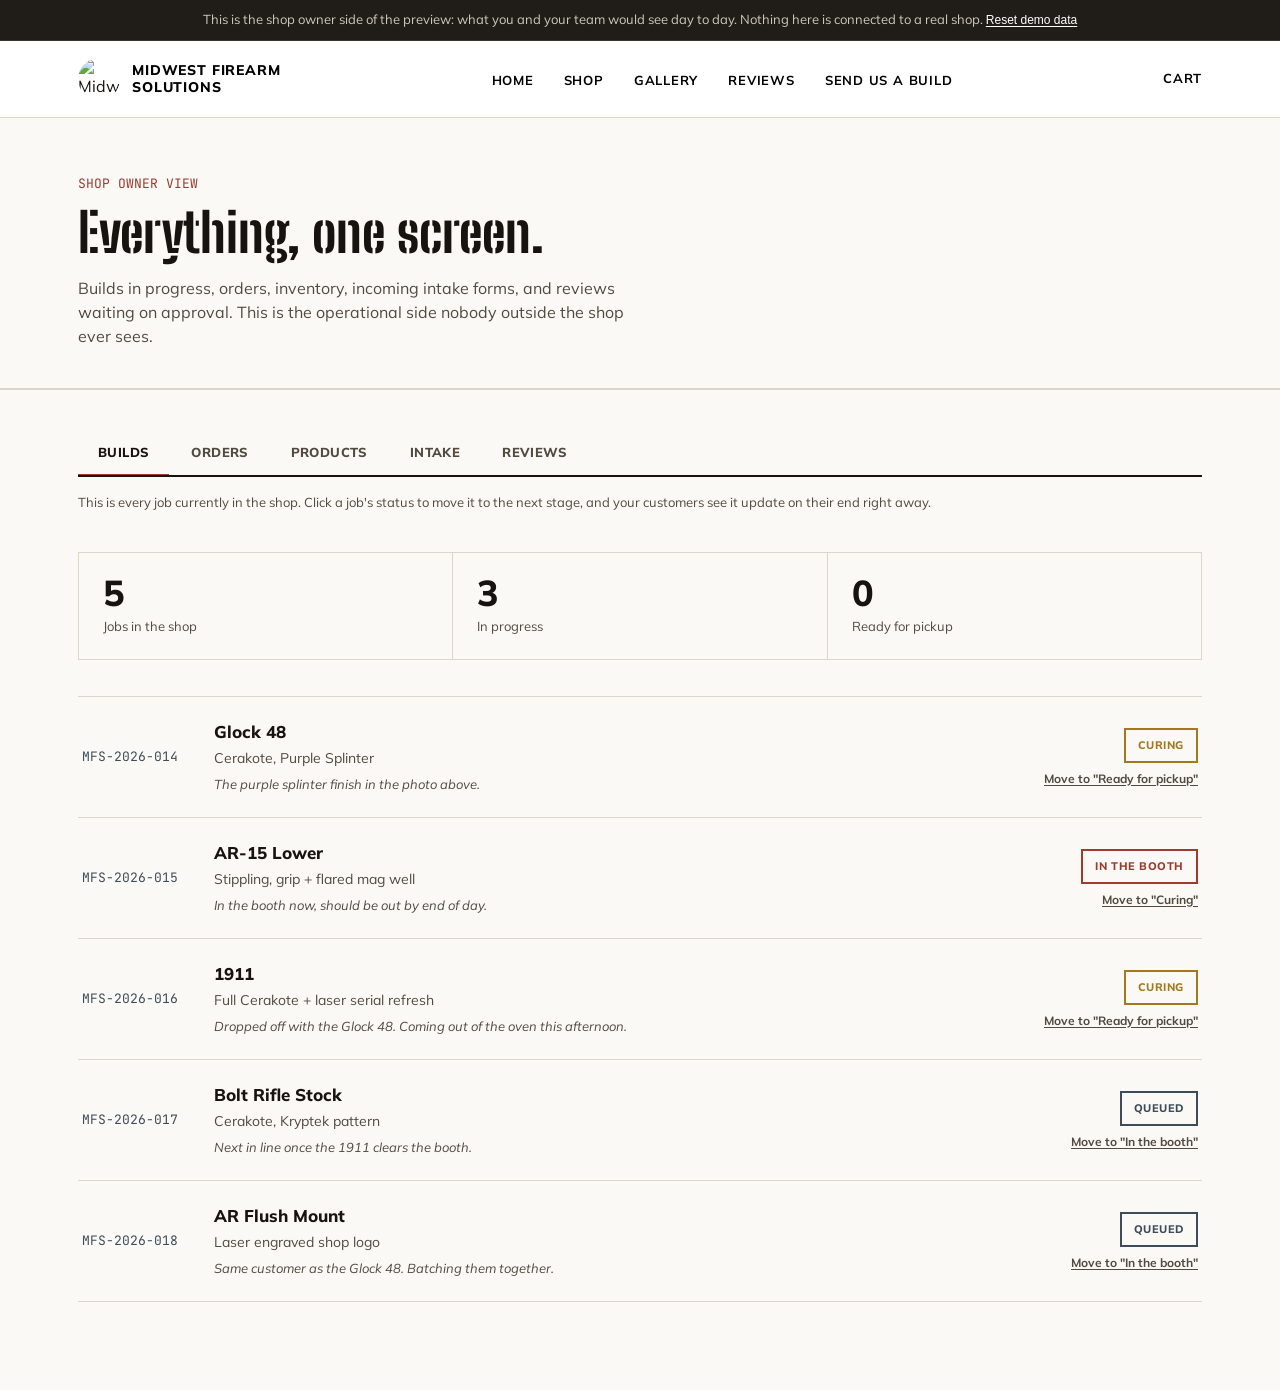
==== admin.html @ d28d522a "Clean up typography and rewrite copy sitewide Font: stop using the stencil display font for prices, " ====
<!DOCTYPE html>
<html lang="en">
<head>
<meta charset="UTF-8">
<meta name="viewport" content="width=device-width, initial-scale=1.0">
<title>Shop Owner View: a preview for Midwest Firearm Solutions</title>
<link rel="preconnect" href="https://fonts.googleapis.com">
<link rel="preconnect" href="https://fonts.gstatic.com" crossorigin>
<link href="https://fonts.googleapis.com/css2?family=Big+Shoulders+Stencil:wght@700;800&family=Mulish:wght@400;600;700;800&family=JetBrains+Mono:wght@500&display=swap" rel="stylesheet">
<link rel="stylesheet" href="css/style.css">
</head>
<body>

<div class="honesty-strip">
  This is the shop owner side of the preview: what you and your team would see day to day. Nothing here is connected to a real shop. <button type="button" class="reset-demo-link" id="resetDemo" style="color:#fff;">Reset demo data</button>
</div>

<nav class="site-nav">
  <div class="wrap">
    <div class="brand">
      <img src="https://images.squarespace-cdn.com/content/v1/5cd343e0e6666910486d7340/1557428269722-XQZC1AXJ4QPPJ8KAMIF2/MidwestFirearmsSoultions.jpg" alt="Midwest Firearm Solutions">
      <span class="brand-name">Midwest Firearm<br>Solutions</span>
    </div>
    <ul class="nav-links">
      <li><a href="index.html">Home</a></li>
      <li><a href="shop.html">Shop</a></li>
      <li><a href="gallery.html">Gallery</a></li>
      <li><a href="reviews.html">Reviews</a></li>
      <li><a href="intake.html">Send Us a Build</a></li>
    </ul>
    <div class="nav-utility">
      <a href="cart.html" class="nav-cart">Cart <span class="cart-badge" data-cart-count>0</span></a>
    </div>
  </div>
</nav>

<header class="page-head">
  <div class="wrap">
    <p class="eyebrow">SHOP OWNER VIEW</p>
    <h1>Everything, one screen.</h1>
    <p>Builds in progress, orders, inventory, incoming intake forms, and reviews waiting on approval. This is the operational side nobody outside the shop ever sees.</p>
  </div>
</header>

<section class="section admin-shell" style="padding-top:40px;">
  <div class="wrap">
    <div class="admin-tabs" role="tablist">
      <button type="button" role="tab" data-tab="builds" aria-selected="true">Builds</button>
      <button type="button" role="tab" data-tab="orders" aria-selected="false">Orders</button>
      <button type="button" role="tab" data-tab="products" aria-selected="false">Products</button>
      <button type="button" role="tab" data-tab="intake" aria-selected="false">Intake <span id="intakeCount"></span></button>
      <button type="button" role="tab" data-tab="reviews" aria-selected="false">Reviews <span id="reviewsPendingCount"></span></button>
    </div>

    <div class="admin-panel is-active" id="panel-builds">
      <p class="view-switch-note">This is every job currently in the shop. Click a job's status to move it to the next stage, and your customers see it update on their end right away.</p>
      <div class="stat-row" id="admin-shop-stats"></div>
      <div class="ticket-rail" id="admin-shop-rail"></div>
    </div>

    <div class="admin-panel" id="panel-orders">
      <p class="view-switch-note">This is where shop orders land the moment someone checks out, with revenue totaled up automatically.</p>
      <div class="stat-row" id="orders-stats"></div>
      <div id="orders-rail"></div>
    </div>

    <div class="admin-panel" id="panel-products">
      <p class="view-switch-note">This is your product list: what's for sale, what it costs, and what's running low.</p>
      <div id="products-rail"></div>
    </div>

    <div class="admin-panel" id="panel-intake">
      <p class="view-switch-note">This is where drop-off and ship-in requests show up the second someone submits the form. Turn one into a real build with one click.</p>
      <div id="intake-rail"></div>
    </div>

    <div class="admin-panel" id="panel-reviews">
      <p class="view-switch-note">This is where new reviews wait for your OK before they go live on the public Reviews page.</p>
      <div id="reviews-rail"></div>
    </div>
  </div>
</section>

<script src="js/store.js"></script>
<script>
  // ---- Tabs ----
  function initAdminTabs() {
    const tabs = document.querySelectorAll('.admin-tabs [data-tab]');
    tabs.forEach(tab => {
      tab.addEventListener('click', () => {
        tabs.forEach(t => t.setAttribute('aria-selected', String(t === tab)));
        document.querySelectorAll('.admin-panel').forEach(p => p.classList.remove('is-active'));
        document.getElementById('panel-' + tab.dataset.tab).classList.add('is-active');
      });
    });
  }

  // ---- Builds tab (shared with index.html's tracker) ----
  function stampClass(stage) {
    return { queued: 'stamp-queued', booth: 'stamp-booth', curing: 'stamp-curing', ready: 'stamp-ready' }[stage];
  }

  function ticketHTML(job) {
    const advanceIndex = MFS.STAGES.indexOf(job.stage) + 1;
    const nextLabel = MFS.STAGE_LABEL[MFS.STAGES[advanceIndex]];
    const advanceBtn = nextLabel
      ? `<button type="button" class="ticket-advance" data-code="${job.code}">Move to "${nextLabel}"</button>`
      : `<button type="button" class="ticket-advance" disabled>Done</button>`;
    return `
      <div class="ticket">
        <div class="ticket-code">${job.code}</div>
        <div class="ticket-body">
          <h3>${job.title}</h3>
          <p class="spec">${job.spec}</p>
          <p class="note">${job.note}</p>
        </div>
        <div class="ticket-status">
          <span class="stamp ${stampClass(job.stage)}">${MFS.STAGE_LABEL[job.stage]}</span>
          ${advanceBtn}
        </div>
      </div>
    `;
  }

  function renderBuilds() {
    const jobs = MFS.getJobs();
    const counts = MFS.STAGES.reduce((acc, s) => ({ ...acc, [s]: 0 }), {});
    jobs.forEach(j => counts[j.stage]++);
    document.getElementById('admin-shop-stats').innerHTML = `
      <div class="stat"><div class="num">${jobs.length}</div><div class="label">Jobs in the shop</div></div>
      <div class="stat"><div class="num">${counts.booth + counts.curing}</div><div class="label">In progress</div></div>
      <div class="stat"><div class="num">${counts.ready}</div><div class="label">Ready for pickup</div></div>
    `;
    const rail = document.getElementById('admin-shop-rail');
    rail.innerHTML = jobs.map(ticketHTML).join('');
    rail.querySelectorAll('.ticket-advance[data-code]').forEach(btn => {
      btn.addEventListener('click', () => { MFS.advanceJob(btn.dataset.code); renderBuilds(); });
    });
  }

  // ---- Orders tab ----
  function renderOrders() {
    const orders = MFS.getOrders();
    const revenue = orders.reduce((sum, o) => sum + o.total, 0);
    document.getElementById('orders-stats').innerHTML = `
      <div class="stat"><div class="num">${orders.length}</div><div class="label">Orders</div></div>
      <div class="stat"><div class="num">$${revenue.toFixed(0)}</div><div class="label">Revenue (demo)</div></div>
      <div class="stat"><div class="num">$${orders.length ? (revenue / orders.length).toFixed(0) : '0'}</div><div class="label">Avg. order</div></div>
    `;
    const rail = document.getElementById('orders-rail');
    rail.innerHTML = orders.length ? orders.map(o => `
      <div class="admin-row">
        <div class="meta-code">${o.id}</div>
        <div>
          <div class="meta-title">${o.items}</div>
          <div class="meta-sub">${o.customer} · $${o.total.toFixed(2)}</div>
        </div>
        <span class="stamp ${o.status === 'shipped' ? 'stamp-ready' : o.status === 'pickup ready' ? 'stamp-curing' : 'stamp-booth'}">${o.status}</span>
      </div>
    `).join('') : '<div class="admin-empty">No orders yet. Place one from the shop to see it land here.</div>';
  }

  // ---- Products tab ----
  function renderProducts() {
    const rail = document.getElementById('products-rail');
    rail.innerHTML = MFS.PRODUCTS.map(p => `
      <div class="admin-row">
        <div class="meta-code">${p.id.toUpperCase()}</div>
        <div>
          <div class="meta-title">${p.name}</div>
          <div class="meta-sub">$${p.price.toFixed(2)} · ${p.stock} in stock</div>
        </div>
        <span class="stamp ${p.stock > 5 ? 'stamp-ready' : 'stamp-booth'}">${p.stock > 5 ? 'In stock' : 'Low stock'}</span>
      </div>
    `).join('');
  }

  // ---- Intake tab ----
  function renderIntake() {
    const list = MFS.getIntake();
    document.getElementById('intakeCount').textContent = list.length ? `(${list.length})` : '';
    const rail = document.getElementById('intake-rail');
    rail.innerHTML = list.length ? list.map((entry, i) => `
      <div class="admin-row">
        <div class="meta-code">${new Date(entry.submittedAt).toLocaleDateString()}</div>
        <div>
          <div class="meta-title">${entry.name} · ${entry.service || 'Not specified'}</div>
          <div class="meta-sub">${entry.type || ''}${entry.caliber ? ', ' + entry.caliber : ''} · ${entry.phone} · ${entry.email}</div>
          ${entry.notes ? `<div class="meta-sub" style="font-style:italic;">"${entry.notes}"</div>` : ''}
        </div>
        <button type="button" class="btn-outline" data-start-build="${i}">Start build →</button>
      </div>
    `).join('') : '<div class="admin-empty">No intake submissions yet. Submit the "Send Us a Build" form to see one land here.</div>';

    rail.querySelectorAll('[data-start-build]').forEach(btn => {
      btn.addEventListener('click', () => {
        const entry = list[parseInt(btn.dataset.startBuild, 10)];
        const jobs = MFS.getJobs();
        const code = 'MFS-2026-0' + (20 + jobs.length);
        jobs.push({
          code,
          title: entry.type || 'Customer build',
          spec: entry.service + (entry.caliber ? ', ' + entry.caliber : ''),
          note: entry.notes || `Dropped off by ${entry.name}.`,
          stage: 'queued',
          customer: 'other',
        });
        MFS.saveJobs(jobs);
        btn.textContent = 'Added to Builds ✓';
        btn.disabled = true;
        renderBuilds();
      });
    });
  }

  // ---- Reviews tab ----
  function renderReviewsAdmin() {
    const list = MFS.getReviews();
    const pending = list.filter(r => r.stage === 'pending');
    document.getElementById('reviewsPendingCount').textContent = pending.length ? `(${pending.length})` : '';
    const rail = document.getElementById('reviews-rail');
    rail.innerHTML = list.map((r, i) => `
      <div class="admin-row">
        <div class="meta-code">${'★'.repeat(r.rating)}${'☆'.repeat(5 - r.rating)}</div>
        <div>
          <div class="meta-title">${r.name}${r.stage === 'pending' ? '<span class="review-pending-tag">Pending</span>' : ''}</div>
          <div class="meta-sub">${r.text}</div>
        </div>
        ${r.stage === 'pending' ? `<button type="button" class="btn-outline" data-approve="${i}">Approve</button>` : `<span class="stamp stamp-ready">Published</span>`}
      </div>
    `).join('');
    rail.querySelectorAll('[data-approve]').forEach(btn => {
      btn.addEventListener('click', () => {
        MFS.approveReview(parseInt(btn.dataset.approve, 10));
        renderReviewsAdmin();
      });
    });
  }

  function renderCartBadge() {
    const count = MFS.cartCount();
    document.querySelectorAll('[data-cart-count]').forEach(el => {
      el.textContent = count;
      el.style.display = count > 0 ? 'inline-flex' : 'none';
    });
  }

  document.getElementById('resetDemo').addEventListener('click', () => {
    if (confirm('Reset all demo data back to the starting point?')) MFS.resetDemo();
  });

  initAdminTabs();
  renderBuilds();
  renderOrders();
  renderProducts();
  renderIntake();
  renderReviewsAdmin();
  renderCartBadge();
</script>
</body>
</html>
---- css/style.css ----
/* Midwest Firearm Solutions — Custom Build Tracker demo
   Base tokens extracted from their real site (midwestfirearmsolutions.com):
   white nav, black text, Omnes Pro (substituted with the licensable Mulish). */

:root {
  --paper: #faf9f6;
  --paper-dim: #f1efe9;
  --ink: #17130f;
  --ink-soft: #52493f;
  --line: #ddd6c8;
  --rust: #9c3b2e;
  --rust-dark: #7a2d22;
  --steel: #3e4c59;
  --graphite: #201d19;
  --graphite-line: #3a352e;

  --font-body: 'Mulish', -apple-system, sans-serif;
  --font-display: 'Big Shoulders Stencil', 'Mulish', sans-serif;
  --font-mono: 'JetBrains Mono', monospace;
}

* { box-sizing: border-box; }

html {
  scroll-behavior: smooth;
  scroll-padding-top: 92px;
}

body {
  margin: 0;
  background: var(--paper);
  color: var(--ink);
  font-family: var(--font-body);
  font-size: 16px;
  line-height: 1.5;
  -webkit-font-smoothing: antialiased;
}

img { max-width: 100%; display: block; }

a { color: inherit; }

.wrap {
  max-width: 1180px;
  margin: 0 auto;
  padding: 0 28px;
}

/* ---------- Honesty strip ---------- */

.honesty-strip {
  background: var(--graphite);
  color: #cfc9bd;
  font-size: 13px;
  padding: 10px 28px;
  text-align: center;
  border-bottom: 1px solid var(--graphite-line);
}

.honesty-strip a {
  color: #fff;
  text-decoration: underline;
  text-underline-offset: 2px;
}

/* ---------- Nav (recreated from their real site) ---------- */

.site-nav {
  background: #ffffff;
  border-bottom: 1px solid var(--line);
  position: sticky;
  top: 0;
  z-index: 40;
}

.site-nav .wrap {
  display: flex;
  align-items: center;
  justify-content: space-between;
  height: 76px;
  gap: 24px;
}

.brand {
  display: flex;
  align-items: center;
  gap: 12px;
  flex-shrink: 0;
}

.brand img {
  height: 42px;
  width: 42px;
  border-radius: 50%;
  object-fit: cover;
}

.brand-name {
  font-family: var(--font-body);
  font-weight: 800;
  font-size: 14px;
  letter-spacing: 0.06em;
  text-transform: uppercase;
  color: #000;
  line-height: 1.2;
}

.nav-links {
  list-style: none;
  display: flex;
  align-items: center;
  gap: 30px;
  margin: 0;
  padding: 0;
  flex-wrap: wrap;
  justify-content: flex-end;
}

.nav-links a {
  text-decoration: none;
  font-size: 13px;
  font-weight: 700;
  letter-spacing: 0.06em;
  text-transform: uppercase;
  color: #000;
  padding: 6px 0;
  border-bottom: 2px solid transparent;
  transition: border-color 0.15s ease;
}

.nav-links a:hover { border-color: #000; }

.nav-links .nav-new {
  color: var(--rust);
  display: inline-flex;
  align-items: center;
  gap: 6px;
}

.nav-links .nav-new::before {
  content: '';
  width: 6px;
  height: 6px;
  border-radius: 50%;
  background: var(--rust);
}

.nav-links .nav-new:hover { border-color: var(--rust); }

.nav-utility {
  display: flex;
  align-items: center;
  gap: 20px;
  flex-shrink: 0;
}

.nav-cart {
  display: inline-flex;
  align-items: center;
  gap: 6px;
  text-decoration: none;
  font-size: 13px;
  font-weight: 700;
  letter-spacing: 0.05em;
  text-transform: uppercase;
  color: #000;
}

.cart-badge {
  display: none;
  align-items: center;
  justify-content: center;
  min-width: 18px;
  height: 18px;
  padding: 0 5px;
  border-radius: 50%;
  background: var(--rust);
  color: #fff;
  font-family: var(--font-mono);
  font-size: 10px;
  font-weight: 700;
}

.nav-admin-link {
  font-size: 12px;
  font-weight: 700;
  letter-spacing: 0.03em;
  color: var(--ink-soft);
  text-decoration: none;
  border-bottom: 1px solid var(--line);
  padding-bottom: 2px;
  white-space: nowrap;
}

.nav-admin-link:hover { color: var(--rust); border-color: var(--rust); }

/* ---------- Page header (shop/gallery/reviews/intake/cart/checkout/admin) ---------- */

.page-head {
  padding: 56px 0 40px;
  border-bottom: 1px solid var(--line);
}

.page-head .eyebrow {
  font-family: var(--font-mono);
  font-size: 13px;
  color: var(--rust);
  margin: 0 0 14px;
}

.page-head h1 {
  font-family: var(--font-display);
  font-weight: 700;
  font-size: clamp(34px, 5vw, 54px);
  line-height: 0.98;
  margin: 0 0 16px;
}

.page-head p {
  color: var(--ink-soft);
  font-size: 16px;
  max-width: 56ch;
  margin: 0;
}

/* ---------- Shop rows ---------- */

.shop-row {
  display: grid;
  grid-template-columns: 90px 1fr auto auto;
  align-items: center;
  gap: 24px;
  padding: 22px 4px;
  border-bottom: 1px solid var(--line);
}

.shop-row:first-child { border-top: 1px solid var(--line); }

.shop-sku {
  font-family: var(--font-mono);
  font-size: 12px;
  color: var(--steel);
}

.shop-row-body h3 {
  font-weight: 800;
  font-size: 17px;
  margin: 0 0 4px;
}

.shop-row-body .spec {
  font-size: 14px;
  color: var(--ink-soft);
  margin: 0;
}

.shop-price {
  font-family: var(--font-body);
  font-weight: 800;
  font-size: 18px;
  white-space: nowrap;
}

.qty-stepper {
  display: inline-flex;
  align-items: center;
  border: 1px solid var(--line);
}

.qty-stepper button {
  background: none;
  border: none;
  width: 30px;
  height: 30px;
  font-size: 16px;
  font-weight: 700;
  cursor: pointer;
  color: var(--ink);
}

.qty-stepper button:hover { background: var(--paper-dim); }

.qty-stepper .qty-val {
  width: 30px;
  text-align: center;
  font-family: var(--font-mono);
  font-size: 13px;
}

.btn-add {
  background: var(--ink);
  color: #fff;
  border: none;
  font-weight: 700;
  font-size: 12px;
  letter-spacing: 0.04em;
  text-transform: uppercase;
  padding: 11px 18px;
  cursor: pointer;
  white-space: nowrap;
  transition: background 0.15s ease;
}

.btn-add:hover { background: var(--rust); }

.btn-add:disabled {
  background: #d8d2c4;
  cursor: default;
}

/* ---------- Cart ---------- */

.cart-layout {
  display: grid;
  grid-template-columns: 1fr 340px;
  gap: 48px;
  align-items: start;
}

.cart-line {
  display: grid;
  grid-template-columns: 1fr auto auto auto;
  align-items: center;
  gap: 18px;
  padding: 18px 4px;
  border-bottom: 1px solid var(--line);
}

.cart-line:first-child { border-top: 1px solid var(--line); }

.cart-line .name { font-weight: 800; font-size: 15px; }
.cart-line .unit-price { font-family: var(--font-mono); font-size: 12px; color: var(--ink-soft); }

.cart-remove {
  background: none;
  border: none;
  color: var(--ink-soft);
  font-size: 12px;
  text-decoration: underline;
  text-underline-offset: 2px;
  cursor: pointer;
}

.cart-remove:hover { color: var(--rust); }

.order-summary {
  border: 1px solid var(--line);
  padding: 28px;
  position: sticky;
  top: 108px;
}

.order-summary h3 {
  font-family: var(--font-display);
  font-weight: 700;
  font-size: 22px;
  margin: 0 0 20px;
}

.summary-line {
  display: flex;
  justify-content: space-between;
  font-size: 14px;
  color: var(--ink-soft);
  padding: 8px 0;
}

.summary-total {
  display: flex;
  justify-content: space-between;
  font-family: var(--font-body);
  font-weight: 800;
  font-size: 20px;
  border-top: 1px solid var(--line);
  padding-top: 14px;
  margin-top: 8px;
}

.cart-empty {
  padding: 60px 0;
  text-align: center;
  color: var(--ink-soft);
}

/* ---------- Forms (checkout / intake / reviews) ---------- */

.form-card {
  max-width: 640px;
}

.form-row {
  display: grid;
  grid-template-columns: 1fr 1fr;
  gap: 18px;
}

.form-group {
  margin-bottom: 20px;
}

.form-group label {
  display: block;
  font-size: 12px;
  font-weight: 700;
  letter-spacing: 0.04em;
  text-transform: uppercase;
  color: var(--ink-soft);
  margin-bottom: 8px;
}

.form-group input,
.form-group select,
.form-group textarea {
  width: 100%;
  border: 1px solid var(--line);
  background: #fff;
  padding: 12px 14px;
  font-family: var(--font-body);
  font-size: 15px;
  color: var(--ink);
}

.form-group textarea { min-height: 100px; resize: vertical; }

.form-group input:focus,
.form-group select:focus,
.form-group textarea:focus {
  outline: 2px solid var(--ink);
  outline-offset: 1px;
}

.form-check {
  display: flex;
  align-items: flex-start;
  gap: 10px;
  font-size: 13px;
  color: var(--ink-soft);
  margin-bottom: 24px;
}

.form-check input { margin-top: 3px; }

.fieldset-note {
  font-size: 12px;
  color: var(--ink-soft);
  margin: -10px 0 20px;
}

.rating-select {
  display: flex;
  gap: 6px;
}

.rating-select button {
  background: none;
  border: 2px solid var(--line);
  width: 40px;
  height: 40px;
  font-family: var(--font-body);
  font-weight: 800;
  font-size: 15px;
  cursor: pointer;
  color: var(--ink-soft);
}

.rating-select button.active {
  border-color: var(--rust);
  color: var(--rust);
  background: #fbf0ed;
}

.confirm-panel {
  border: 2px solid var(--ink);
  padding: 40px;
  text-align: left;
}

.confirm-panel .eyebrow {
  font-family: var(--font-mono);
  font-size: 12px;
  color: var(--rust);
  margin: 0 0 12px;
}

.confirm-panel h2 {
  font-family: var(--font-display);
  font-weight: 700;
  font-size: 32px;
  margin: 0 0 14px;
}

/* ---------- Gallery ---------- */

.gallery-grid {
  display: grid;
  grid-template-columns: repeat(3, 1fr);
  gap: 2px;
  background: var(--line);
  border: 1px solid var(--line);
}

.gallery-item {
  background: var(--paper);
  aspect-ratio: 4 / 3;
  position: relative;
  overflow: hidden;
}

.gallery-item img {
  width: 100%;
  height: 100%;
  object-fit: cover;
}

.gallery-item.is-placeholder {
  display: flex;
  align-items: center;
  justify-content: center;
  background: var(--paper-dim);
}

.gallery-item.is-placeholder .placeholder-label {
  font-family: var(--font-body);
  font-weight: 700;
  font-size: 14px;
  color: var(--ink-soft);
  text-align: center;
  padding: 0 20px;
  line-height: 1.4;
}

.gallery-item .caption {
  position: absolute;
  left: 0;
  right: 0;
  bottom: 0;
  background: rgba(23, 19, 15, 0.78);
  color: #fff;
  font-size: 12px;
  padding: 8px 12px;
}

/* ---------- Reviews ---------- */

.review-card {
  padding: 22px 0;
  border-bottom: 1px solid var(--line);
}

.review-card:first-child { border-top: 1px solid var(--line); }

.review-stars {
  color: var(--rust);
  font-family: var(--font-mono);
  font-size: 13px;
  margin-bottom: 8px;
}

.review-card p.body { margin: 0 0 8px; }

.review-name {
  font-size: 13px;
  font-weight: 700;
  color: var(--ink-soft);
}

.review-pending-tag {
  display: inline-block;
  font-family: var(--font-mono);
  font-size: 10px;
  text-transform: uppercase;
  color: var(--rust);
  border: 1px solid var(--rust);
  padding: 3px 8px;
  margin-left: 8px;
}

/* ---------- Admin ---------- */

.admin-shell { background: var(--paper); min-height: 60vh; }

.admin-tabs {
  display: flex;
  gap: 2px;
  border-bottom: 2px solid var(--ink);
  overflow-x: auto;
  margin-bottom: 40px;
}

.admin-tabs button {
  background: none;
  border: none;
  font-family: var(--font-body);
  font-weight: 800;
  font-size: 13px;
  letter-spacing: 0.03em;
  text-transform: uppercase;
  color: var(--ink-soft);
  padding: 14px 20px;
  cursor: pointer;
  white-space: nowrap;
  border-bottom: 3px solid transparent;
  margin-bottom: -2px;
}

.admin-tabs button[aria-selected="true"] {
  color: var(--ink);
  border-bottom-color: var(--rust);
}

.admin-panel { display: none; }
.admin-panel.is-active { display: block; }

.admin-row {
  display: grid;
  grid-template-columns: 130px 1fr auto;
  gap: 20px;
  align-items: center;
  padding: 16px 4px;
  border-bottom: 1px solid var(--line);
}

.admin-row:first-child { border-top: 1px solid var(--line); }

.admin-row .meta-code { font-family: var(--font-mono); font-size: 12px; color: var(--steel); }
.admin-row .meta-title { font-weight: 800; font-size: 15px; }
.admin-row .meta-sub { font-size: 13px; color: var(--ink-soft); }

.admin-empty {
  padding: 40px 4px;
  color: var(--ink-soft);
  font-size: 14px;
  border-top: 1px solid var(--line);
}

.btn-outline {
  background: none;
  border: 1px solid var(--ink);
  color: var(--ink);
  font-weight: 700;
  font-size: 12px;
  letter-spacing: 0.03em;
  text-transform: uppercase;
  padding: 9px 16px;
  cursor: pointer;
}

.btn-outline:hover { background: var(--ink); color: #fff; }

.reset-demo-link {
  font-size: 12px;
  color: var(--ink-soft);
  text-decoration: underline;
  text-underline-offset: 2px;
  background: none;
  border: none;
  cursor: pointer;
  padding: 0;
}

/* ---------- Responsive (new pages) ---------- */

@media (max-width: 880px) {
  .cart-layout { grid-template-columns: 1fr; }
  .order-summary { position: static; }
  .form-row { grid-template-columns: 1fr; }
  .gallery-grid { grid-template-columns: repeat(2, 1fr); }
  .shop-row { grid-template-columns: 1fr; gap: 10px; }
  .shop-sku { order: -1; }
  .admin-row { grid-template-columns: 1fr; gap: 6px; }
}

@media (max-width: 560px) {
  .nav-utility { gap: 12px; }
  .nav-admin-link { display: none; }
  .gallery-grid { grid-template-columns: 1fr; }
  .cart-line { grid-template-columns: 1fr; text-align: left; gap: 6px; }
}

/* ---------- Hero ---------- */

.hero {
  position: relative;
  display: grid;
  grid-template-columns: minmax(320px, 460px) 1fr;
  min-height: 620px;
  background: var(--paper);
  overflow: hidden;
}

.hero-copy {
  display: flex;
  flex-direction: column;
  justify-content: center;
  padding: 64px 48px 64px 28px;
  z-index: 2;
}

.hero-kicker {
  font-family: var(--font-mono);
  font-size: 13px;
  color: var(--rust);
  margin: 0 0 20px;
  letter-spacing: 0.01em;
}

.hero h1 {
  font-family: var(--font-display);
  font-weight: 700;
  font-size: clamp(40px, 5.4vw, 68px);
  line-height: 0.96;
  letter-spacing: 0.01em;
  margin: 0 0 24px;
  color: var(--ink);
}

.hero p {
  font-size: 17px;
  color: var(--ink-soft);
  max-width: 40ch;
  margin: 0 0 32px;
}

.hero-actions {
  display: flex;
  align-items: center;
  gap: 20px;
}

.btn-primary {
  display: inline-block;
  background: var(--ink);
  color: #fff;
  font-weight: 700;
  font-size: 14px;
  letter-spacing: 0.03em;
  text-decoration: none;
  padding: 15px 26px;
  transition: background 0.15s ease;
}

.btn-primary:hover { background: var(--rust); }

.hero-actions .text-link {
  font-size: 14px;
  font-weight: 700;
  text-decoration: none;
  border-bottom: 1px solid var(--ink);
  padding-bottom: 2px;
}

.hero-photo {
  position: relative;
  overflow: hidden;
}

.hero-photo img {
  position: absolute;
  inset: -6% -6%;
  width: 112%;
  height: 112%;
  object-fit: cover;
  animation: turn-in-light 22s ease-in-out infinite alternate;
}

@keyframes turn-in-light {
  0%   { transform: scale(1.06) translate(0, 0) rotate(0deg); }
  100% { transform: scale(1.16) translate(-2%, -1.5%) rotate(0.6deg); }
}

.hero-photo::after {
  content: '';
  position: absolute;
  inset: 0;
  background: linear-gradient(100deg, var(--paper) 0%, rgba(250,249,246,0) 18%);
}

.hero-photo-caption {
  position: absolute;
  left: 24px;
  bottom: 20px;
  background: rgba(23, 19, 15, 0.72);
  color: #fff;
  font-family: var(--font-mono);
  font-size: 12px;
  padding: 8px 12px;
  z-index: 3;
}

@media (prefers-reduced-motion: reduce) {
  .hero-photo img { animation: none; }
}

/* ---------- Section shell ---------- */

.section {
  padding: 88px 0;
  border-top: 1px solid var(--line);
}

.section-head {
  max-width: 640px;
  margin: 0 0 44px;
}

.section-head h2 {
  font-family: var(--font-display);
  font-weight: 700;
  font-size: clamp(30px, 3.6vw, 44px);
  line-height: 1;
  margin: 0 0 16px;
}

.section-head p {
  color: var(--ink-soft);
  font-size: 16px;
  max-width: 52ch;
  margin: 0;
}

/* ---------- View switch (styled like a two-position selector) ---------- */

.view-switch {
  display: inline-flex;
  border: 2px solid var(--ink);
  margin-bottom: 40px;
}

.view-switch button {
  font-family: var(--font-body);
  font-weight: 800;
  font-size: 13px;
  letter-spacing: 0.04em;
  text-transform: uppercase;
  background: transparent;
  border: none;
  color: var(--ink);
  padding: 14px 26px;
  cursor: pointer;
  transition: background 0.15s ease, color 0.15s ease;
}

.view-switch button + button {
  border-left: 2px solid var(--ink);
}

.view-switch button[aria-selected="true"] {
  background: var(--ink);
  color: #fff;
}

.view-switch-note {
  font-size: 13px;
  color: var(--ink-soft);
  margin: -24px 0 40px;
}

/* ---------- Stat row ---------- */

.stat-row {
  display: flex;
  gap: 0;
  border: 1px solid var(--line);
  margin-bottom: 36px;
}

.stat {
  flex: 1;
  padding: 22px 24px;
  border-right: 1px solid var(--line);
}

.stat:last-child { border-right: none; }

.stat .num {
  font-family: var(--font-body);
  font-weight: 800;
  font-size: 36px;
  line-height: 1;
  color: var(--ink);
}

.stat .label {
  font-size: 13px;
  color: var(--ink-soft);
  margin-top: 6px;
}

/* ---------- Ticket rail ---------- */

.ticket-rail {
  display: flex;
  flex-direction: column;
}

.ticket {
  display: grid;
  grid-template-columns: 108px 1fr auto;
  align-items: center;
  gap: 24px;
  padding: 22px 4px;
  border-bottom: 1px solid var(--line);
}

.ticket:first-child { border-top: 1px solid var(--line); }

.ticket-code {
  font-family: var(--font-mono);
  font-size: 13px;
  color: var(--steel);
}

.ticket-body h3 {
  font-family: var(--font-body);
  font-weight: 800;
  font-size: 17px;
  margin: 0 0 4px;
}

.ticket-body .spec {
  font-size: 14px;
  color: var(--ink-soft);
  margin: 0 0 6px;
}

.ticket-body .note {
  font-size: 13px;
  color: var(--ink-soft);
  margin: 0;
  font-style: italic;
}

.ticket-status {
  text-align: right;
  display: flex;
  flex-direction: column;
  align-items: flex-end;
  gap: 8px;
}

.stamp {
  font-family: var(--font-body);
  font-weight: 800;
  font-size: 11px;
  letter-spacing: 0.05em;
  text-transform: uppercase;
  padding: 7px 12px;
  border: 2px solid currentColor;
  white-space: nowrap;
}

.stamp-queued { color: var(--steel); }
.stamp-booth  { color: var(--rust); }
.stamp-curing { color: #a3781f; }
.stamp-ready  { color: #276b3f; }

.ticket-advance {
  background: none;
  border: none;
  font-family: var(--font-body);
  font-size: 12px;
  font-weight: 700;
  color: var(--ink-soft);
  text-decoration: underline;
  text-underline-offset: 2px;
  cursor: pointer;
  padding: 0;
}

.ticket-advance:hover { color: var(--rust); }

.ticket-advance:disabled {
  color: #bfb9ac;
  text-decoration: none;
  cursor: default;
}

/* ---------- Footer / CTA ---------- */

.footer-cta {
  background: var(--graphite);
  color: #ece7db;
  padding: 80px 0 56px;
}

.footer-cta .wrap {
  display: grid;
  grid-template-columns: 1.3fr 1fr;
  gap: 48px;
}

.footer-cta h2 {
  font-family: var(--font-display);
  font-weight: 700;
  font-size: clamp(30px, 4vw, 46px);
  line-height: 1;
  margin: 0 0 20px;
  color: #fff;
}

.footer-cta p {
  color: #b7b0a1;
  font-size: 15px;
  max-width: 46ch;
  margin: 0 0 28px;
}

.footer-cta .btn-primary {
  background: var(--rust);
}

.footer-cta .btn-primary:hover { background: var(--rust-dark); }

.footer-meta {
  border-top: 1px solid var(--graphite-line);
  padding-top: 28px;
  font-size: 13px;
  color: #8c8577;
}

.footer-meta a { color: #cfc9bd; text-decoration: underline; text-underline-offset: 2px; }

.footer-contact {
  display: flex;
  flex-direction: column;
  gap: 10px;
  justify-content: center;
  font-size: 14px;
  color: #cfc9bd;
  border-left: 1px solid var(--graphite-line);
  padding-left: 40px;
}

.footer-contact strong { color: #fff; font-size: 15px; }

/* ---------- Responsive ---------- */

@media (max-width: 880px) {
  .hero { grid-template-columns: 1fr; min-height: auto; }
  .hero-photo { height: 320px; order: -1; }
  .hero-photo::after { display: none; }
  .hero-copy { padding: 44px 24px; }
  .nav-links { gap: 16px; }
  .nav-links a { font-size: 12px; }
  .footer-cta .wrap { grid-template-columns: 1fr; }
  .footer-contact { border-left: none; padding-left: 0; border-top: 1px solid var(--graphite-line); padding-top: 24px; }
  .ticket { grid-template-columns: 1fr; gap: 10px; }
  .ticket-status { flex-direction: row; align-items: center; }
  .ticket-code { order: -1; }
}

@media (max-width: 560px) {
  .site-nav .wrap { height: auto; flex-wrap: wrap; padding: 14px 20px; }
  .nav-links { justify-content: flex-start; gap: 14px 20px; }
  .stat-row { flex-direction: column; }
  .stat { border-right: none; border-bottom: 1px solid var(--line); }
  .stat:last-child { border-bottom: none; }
}
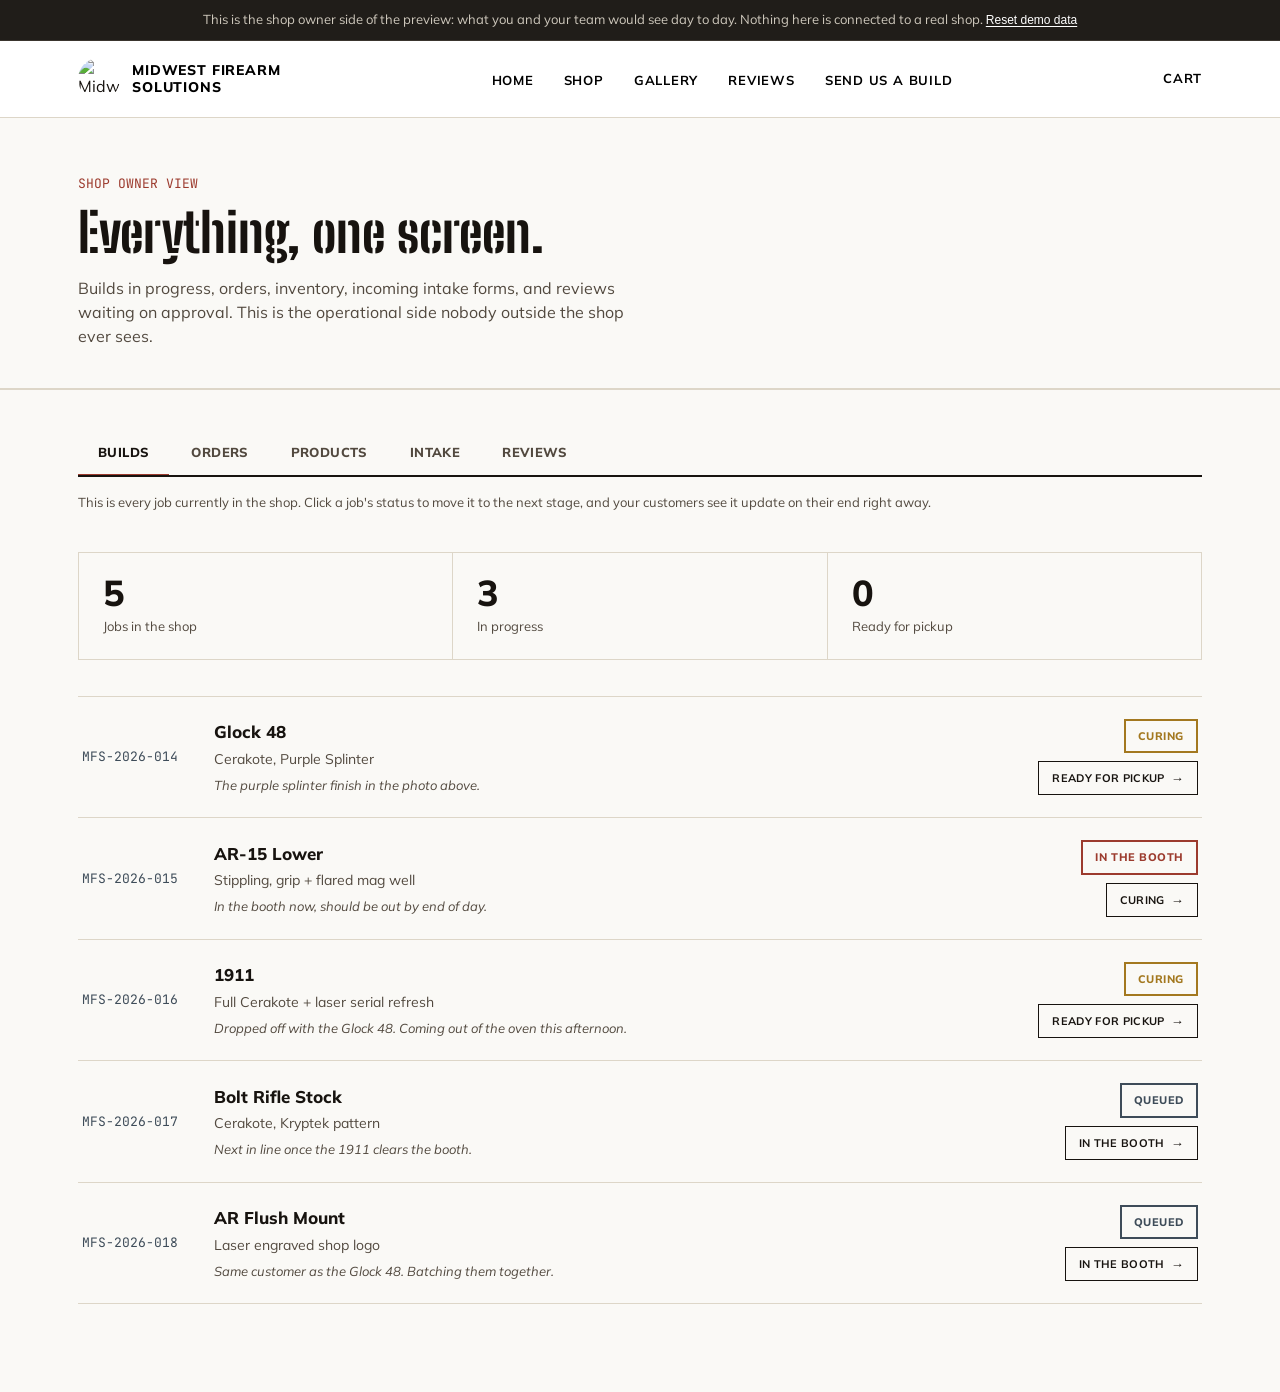
==== commit 07862534: "Polish the advance action and every checkbox/radio on the site The "move to next stage" control on e" ====
--- a/admin.html
+++ b/admin.html
@@ -104,7 +104,7 @@
     const advanceIndex = MFS.STAGES.indexOf(job.stage) + 1;
     const nextLabel = MFS.STAGE_LABEL[MFS.STAGES[advanceIndex]];
     const advanceBtn = nextLabel
-      ? `<button type="button" class="ticket-advance" data-code="${job.code}">Move to "${nextLabel}"</button>`
+      ? `<button type="button" class="ticket-advance" data-code="${job.code}">${nextLabel}</button>`
       : `<button type="button" class="ticket-advance" disabled>Done</button>`;
     return `
       <div class="ticket">
@@ -184,8 +184,9 @@
       <div class="admin-row">
         <div class="meta-code">${new Date(entry.submittedAt).toLocaleDateString()}</div>
         <div>
-          <div class="meta-title">${entry.name} · ${entry.service || 'Not specified'}</div>
+          <div class="meta-title">${entry.name} · ${entry.service || 'Not specified'}${entry.estimate ? ` · $${entry.estimate.toFixed(2)} est.` : ''}</div>
           <div class="meta-sub">${entry.type || ''}${entry.caliber ? ', ' + entry.caliber : ''} · ${entry.phone} · ${entry.email}</div>
+          ${entry.estimateLines && entry.estimateLines.length ? `<div class="meta-sub">${entry.estimateLines.map(l => l.label).join(', ')}</div>` : ''}
           ${entry.notes ? `<div class="meta-sub" style="font-style:italic;">"${entry.notes}"</div>` : ''}
         </div>
         <button type="button" class="btn-outline" data-start-build="${i}">Start build →</button>
--- a/css/style.css
+++ b/css/style.css
@@ -40,6 +40,14 @@
 
 a { color: inherit; }
 
+input[type="checkbox"],
+input[type="radio"] {
+  accent-color: var(--ink);
+  width: 16px;
+  height: 16px;
+  cursor: pointer;
+}
+
 .wrap {
   max-width: 1180px;
   margin: 0 auto;
@@ -440,6 +448,102 @@
 
 .form-check input { margin-top: 3px; }
 
+/* ---------- Pricing configurator (intake page) ---------- */
+
+.quote-layout {
+  display: grid;
+  grid-template-columns: 1fr 340px;
+  gap: 48px;
+  align-items: start;
+}
+
+.quote-part-row {
+  display: flex;
+  align-items: flex-start;
+  gap: 12px;
+  padding: 12px 0;
+  border-bottom: 1px solid var(--line);
+}
+
+.quote-part-row:first-child { border-top: 1px solid var(--line); }
+
+.quote-part-row input { margin-top: 3px; flex-shrink: 0; }
+
+.quote-part-row label {
+  flex: 1;
+  font-size: 14px;
+  color: var(--ink);
+  cursor: pointer;
+}
+
+.quote-part-row .note {
+  display: block;
+  font-size: 12px;
+  color: var(--ink-soft);
+  font-style: italic;
+  margin-top: 2px;
+}
+
+.quote-part-price {
+  font-family: var(--font-body);
+  font-weight: 800;
+  font-size: 14px;
+  white-space: nowrap;
+}
+
+.quote-starting-at {
+  font-family: var(--font-mono);
+  font-size: 10px;
+  color: var(--steel);
+  text-transform: uppercase;
+  margin-right: 4px;
+}
+
+.quote-package {
+  display: block;
+  border: 1px solid var(--line);
+  padding: 16px 18px;
+  margin-bottom: 12px;
+  cursor: pointer;
+}
+
+.quote-package:has(input:checked) {
+  border-color: var(--ink);
+  background: var(--paper-dim);
+}
+
+.quote-package input { margin-right: 10px; }
+
+.quote-package .pkg-head {
+  display: flex;
+  justify-content: space-between;
+  font-weight: 800;
+  font-size: 15px;
+}
+
+.quote-package .pkg-desc {
+  font-size: 13px;
+  color: var(--ink-soft);
+  margin: 6px 0 0 24px;
+}
+
+.quote-word-input {
+  width: 70px;
+  border: 1px solid var(--line);
+  padding: 6px 8px;
+  font-family: var(--font-body);
+  font-size: 13px;
+  margin-left: 10px;
+}
+
+.quote-line {
+  display: flex;
+  justify-content: space-between;
+  font-size: 13px;
+  color: var(--ink-soft);
+  padding: 6px 0;
+}
+
 .fieldset-note {
   font-size: 12px;
   color: var(--ink-soft);
@@ -662,6 +766,7 @@
 
 @media (max-width: 880px) {
   .cart-layout { grid-template-columns: 1fr; }
+  .quote-layout { grid-template-columns: 1fr; }
   .order-summary { position: static; }
   .form-row { grid-template-columns: 1fr; }
   .gallery-grid { grid-template-columns: repeat(2, 1fr); }
@@ -855,6 +960,68 @@
   margin: -24px 0 40px;
 }
 
+/* ---------- Service toggles (intake page, multi-select) ---------- */
+
+.service-toggles {
+  display: flex;
+  flex-wrap: wrap;
+  gap: 10px;
+  margin-bottom: 12px;
+}
+
+.service-toggles button {
+  font-family: var(--font-body);
+  font-weight: 800;
+  font-size: 13px;
+  letter-spacing: 0.03em;
+  background: transparent;
+  border: 2px solid var(--line);
+  color: var(--ink);
+  padding: 12px 20px;
+  cursor: pointer;
+  transition: background 0.15s ease, color 0.15s ease, border-color 0.15s ease;
+}
+
+.service-toggles button::before {
+  content: '+ ';
+  color: var(--ink-soft);
+}
+
+.service-toggles button[aria-pressed="true"] {
+  background: var(--ink);
+  border-color: var(--ink);
+  color: #fff;
+}
+
+.service-toggles button[aria-pressed="true"]::before {
+  content: '✓ ';
+  color: #fff;
+}
+
+.quote-section-head {
+  font-family: var(--font-display);
+  font-weight: 700;
+  font-size: 20px;
+  margin: 0 0 12px;
+  padding-top: 28px;
+  border-top: 1px solid var(--line);
+}
+
+.quote-section:first-of-type .quote-section-head {
+  border-top: none;
+  padding-top: 0;
+}
+
+.quote-service-label {
+  font-family: var(--font-mono);
+  font-size: 11px;
+  color: var(--rust);
+  text-transform: uppercase;
+  margin: 14px 0 4px;
+}
+
+.quote-service-label:first-child { margin-top: 0; }
+
 /* ---------- Stat row ---------- */
 
 .stat-row {
@@ -955,25 +1122,38 @@
 .stamp-ready  { color: #276b3f; }
 
 .ticket-advance {
+  display: inline-flex;
+  align-items: center;
+  gap: 6px;
   background: none;
-  border: none;
-  font-family: var(--font-body);
-  font-size: 12px;
-  font-weight: 700;
-  color: var(--ink-soft);
-  text-decoration: underline;
-  text-underline-offset: 2px;
+  border: 1px solid var(--ink);
+  font-family: var(--font-body);
+  font-size: 11px;
+  font-weight: 700;
+  letter-spacing: 0.03em;
+  text-transform: uppercase;
+  color: var(--ink);
+  padding: 8px 13px;
+  white-space: nowrap;
   cursor: pointer;
-  padding: 0;
-}
-
-.ticket-advance:hover { color: var(--rust); }
+  transition: background 0.15s ease, color 0.15s ease, border-color 0.15s ease;
+}
+
+.ticket-advance::after {
+  content: '→';
+  font-size: 13px;
+}
+
+.ticket-advance:hover { background: var(--ink); color: #fff; }
 
 .ticket-advance:disabled {
+  border-color: #d8d2c4;
   color: #bfb9ac;
-  text-decoration: none;
   cursor: default;
-}
+  background: none;
+}
+
+.ticket-advance:disabled::after { content: ''; }
 
 /* ---------- Footer / CTA ---------- */
 
@@ -1037,9 +1217,12 @@
 
 @media (max-width: 880px) {
   .hero { grid-template-columns: 1fr; min-height: auto; }
-  .hero-photo { height: 320px; order: -1; }
+  .hero-photo { height: 280px; order: -1; }
+  .hero-photo img { inset: 0; width: 100%; height: 100%; animation: none; object-position: center 40%; }
   .hero-photo::after { display: none; }
-  .hero-copy { padding: 44px 24px; }
+  .hero-photo-caption { font-size: 11px; padding: 6px 10px; left: 12px; bottom: 12px; }
+  .hero-copy { padding: 36px 20px; }
+  .hero h1 { font-size: clamp(34px, 9vw, 48px); }
   .nav-links { gap: 16px; }
   .nav-links a { font-size: 12px; }
   .footer-cta .wrap { grid-template-columns: 1fr; }
@@ -1047,12 +1230,19 @@
   .ticket { grid-template-columns: 1fr; gap: 10px; }
   .ticket-status { flex-direction: row; align-items: center; }
   .ticket-code { order: -1; }
+  .quote-part-row { flex-wrap: wrap; row-gap: 4px; }
+  .quote-part-row label { flex: 1 1 100%; order: 1; }
+  .quote-part-price { order: 2; }
+  .quote-package .pkg-head { flex-wrap: wrap; gap: 4px 10px; }
+  .quote-package .pkg-desc { margin-left: 0; }
 }
 
 @media (max-width: 560px) {
-  .site-nav .wrap { height: auto; flex-wrap: wrap; padding: 14px 20px; }
-  .nav-links { justify-content: flex-start; gap: 14px 20px; }
+  .site-nav .wrap { height: auto; flex-wrap: wrap; padding: 14px 20px; row-gap: 12px; }
+  .nav-links { justify-content: flex-start; gap: 12px 18px; width: 100%; order: 3; padding-top: 12px; border-top: 1px solid var(--line); }
+  .nav-utility { margin-left: auto; }
   .stat-row { flex-direction: column; }
   .stat { border-right: none; border-bottom: 1px solid var(--line); }
   .stat:last-child { border-bottom: none; }
-}
+  .service-toggles button { flex: 1 1 calc(50% - 5px); text-align: center; padding: 12px 10px; }
+}
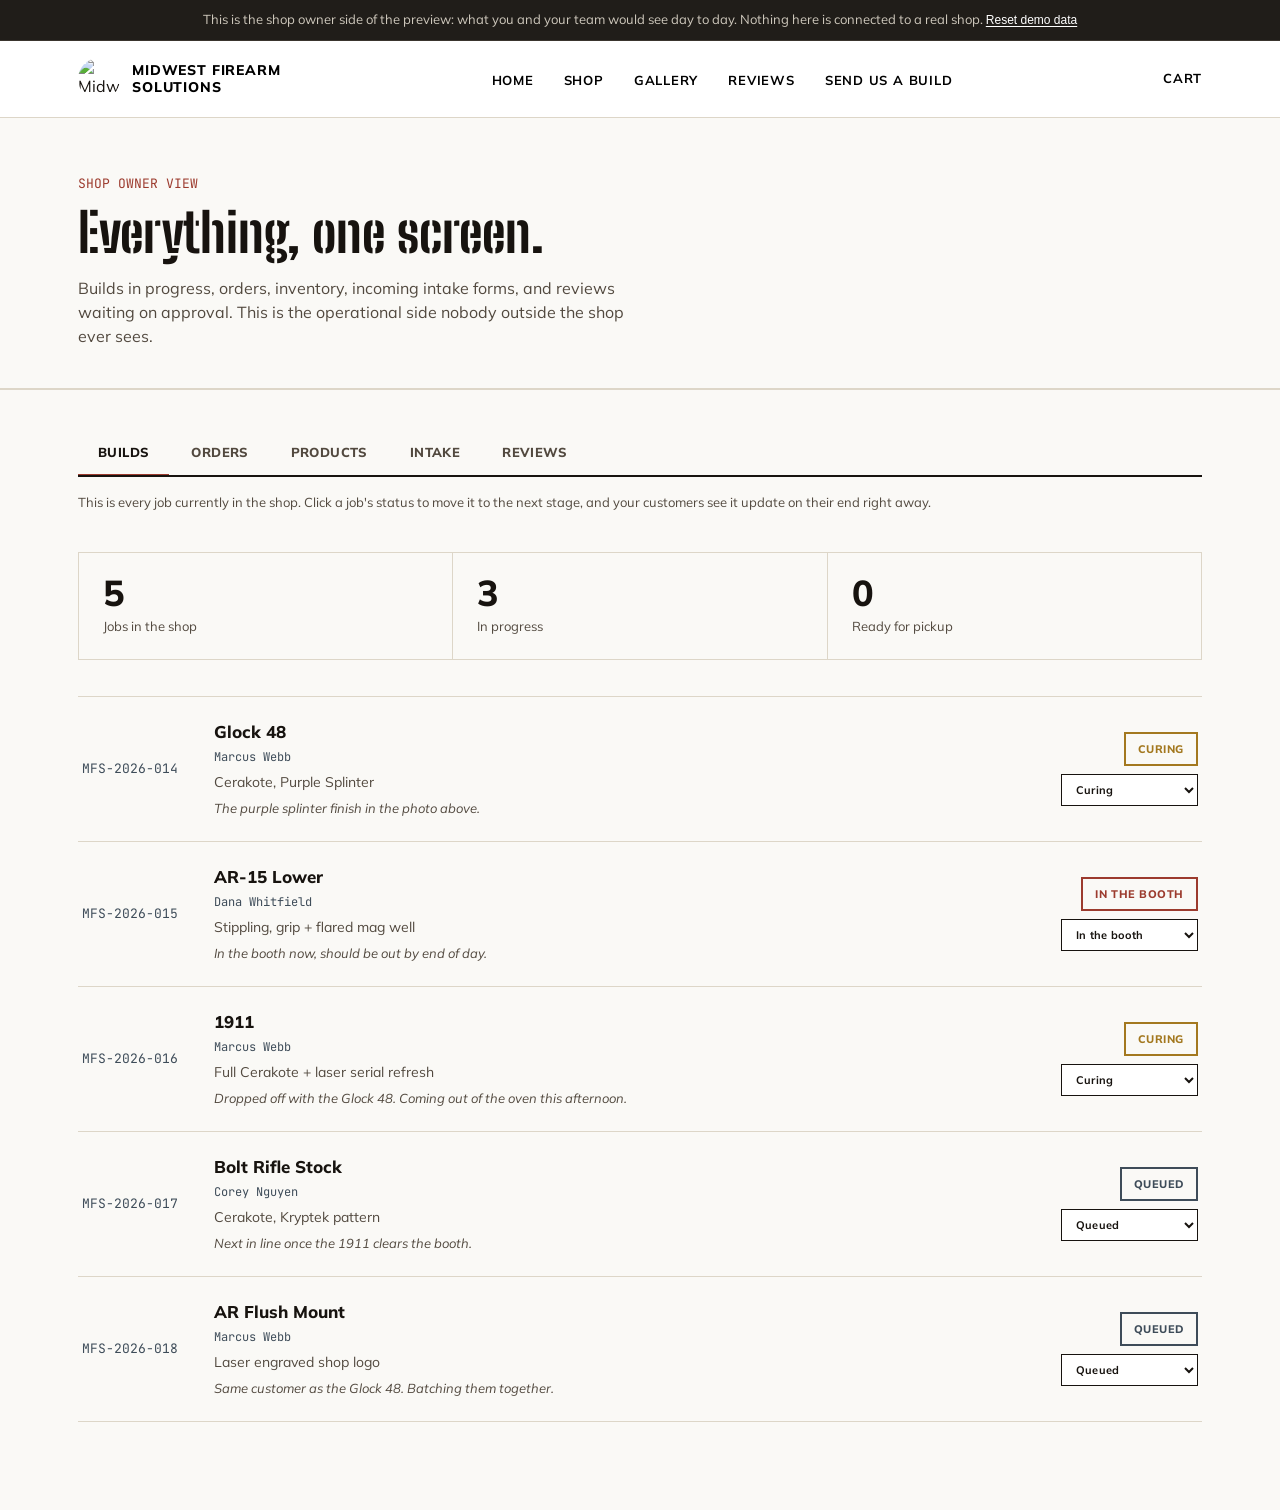
==== commit 406431ce: "Replace status buttons with dropdowns, add real customer names Pulled this straight from Golden Vall" ====
--- a/admin.html
+++ b/admin.html
@@ -100,23 +100,24 @@
     return { queued: 'stamp-queued', booth: 'stamp-booth', curing: 'stamp-curing', ready: 'stamp-ready' }[stage];
   }
 
+  function statusSelectHTML(job) {
+    const options = MFS.STAGES.map(s => `<option value="${s}" ${s === job.stage ? 'selected' : ''}>${MFS.STAGE_LABEL[s]}</option>`).join('');
+    return `<select class="status-select" data-code="${job.code}" aria-label="Status for ${job.title}">${options}</select>`;
+  }
+
   function ticketHTML(job) {
-    const advanceIndex = MFS.STAGES.indexOf(job.stage) + 1;
-    const nextLabel = MFS.STAGE_LABEL[MFS.STAGES[advanceIndex]];
-    const advanceBtn = nextLabel
-      ? `<button type="button" class="ticket-advance" data-code="${job.code}">${nextLabel}</button>`
-      : `<button type="button" class="ticket-advance" disabled>Done</button>`;
     return `
       <div class="ticket">
         <div class="ticket-code">${job.code}</div>
         <div class="ticket-body">
           <h3>${job.title}</h3>
+          <p class="customer-name">${job.customerName}</p>
           <p class="spec">${job.spec}</p>
           <p class="note">${job.note}</p>
         </div>
         <div class="ticket-status">
           <span class="stamp ${stampClass(job.stage)}">${MFS.STAGE_LABEL[job.stage]}</span>
-          ${advanceBtn}
+          ${statusSelectHTML(job)}
         </div>
       </div>
     `;
@@ -133,8 +134,8 @@
     `;
     const rail = document.getElementById('admin-shop-rail');
     rail.innerHTML = jobs.map(ticketHTML).join('');
-    rail.querySelectorAll('.ticket-advance[data-code]').forEach(btn => {
-      btn.addEventListener('click', () => { MFS.advanceJob(btn.dataset.code); renderBuilds(); });
+    rail.querySelectorAll('.status-select[data-code]').forEach(sel => {
+      sel.addEventListener('change', () => { MFS.setJobStage(sel.dataset.code, sel.value); renderBuilds(); });
     });
   }
 
@@ -155,9 +156,18 @@
           <div class="meta-title">${o.items}</div>
           <div class="meta-sub">${o.customer} · $${o.total.toFixed(2)}</div>
         </div>
-        <span class="stamp ${o.status === 'shipped' ? 'stamp-ready' : o.status === 'pickup ready' ? 'stamp-curing' : 'stamp-booth'}">${o.status}</span>
+        <div class="ticket-status">
+          <span class="stamp ${o.status === 'shipped' ? 'stamp-ready' : o.status === 'pickup ready' ? 'stamp-curing' : 'stamp-booth'}">${o.status}</span>
+          <select class="status-select" data-order="${o.id}" aria-label="Status for order ${o.id}">
+            ${MFS.ORDER_STATUSES.map(s => `<option value="${s}" ${s === o.status ? 'selected' : ''}>${s.charAt(0).toUpperCase() + s.slice(1)}</option>`).join('')}
+          </select>
+        </div>
       </div>
     `).join('') : '<div class="admin-empty">No orders yet. Place one from the shop to see it land here.</div>';
+
+    rail.querySelectorAll('.status-select[data-order]').forEach(sel => {
+      sel.addEventListener('change', () => { MFS.setOrderStatus(sel.dataset.order, sel.value); renderOrders(); });
+    });
   }
 
   // ---- Products tab ----
@@ -205,6 +215,7 @@
           note: entry.notes || `Dropped off by ${entry.name}.`,
           stage: 'queued',
           customer: 'other',
+          customerName: entry.name || 'Walk-in customer',
         });
         MFS.saveJobs(jobs);
         btn.textContent = 'Added to Builds ✓';
--- a/css/style.css
+++ b/css/style.css
@@ -1084,6 +1084,13 @@
   margin: 0 0 4px;
 }
 
+.customer-name {
+  font-family: var(--font-mono);
+  font-size: 12px;
+  color: var(--steel);
+  margin: 0 0 6px;
+}
+
 .ticket-body .spec {
   font-size: 14px;
   color: var(--ink-soft);
@@ -1121,39 +1128,21 @@
 .stamp-curing { color: #a3781f; }
 .stamp-ready  { color: #276b3f; }
 
-.ticket-advance {
-  display: inline-flex;
-  align-items: center;
-  gap: 6px;
-  background: none;
+.status-select {
+  background: #fff;
   border: 1px solid var(--ink);
   font-family: var(--font-body);
   font-size: 11px;
   font-weight: 700;
-  letter-spacing: 0.03em;
-  text-transform: uppercase;
+  letter-spacing: 0.02em;
   color: var(--ink);
-  padding: 8px 13px;
-  white-space: nowrap;
+  padding: 7px 10px;
   cursor: pointer;
-  transition: background 0.15s ease, color 0.15s ease, border-color 0.15s ease;
-}
-
-.ticket-advance::after {
-  content: '→';
-  font-size: 13px;
-}
-
-.ticket-advance:hover { background: var(--ink); color: #fff; }
-
-.ticket-advance:disabled {
-  border-color: #d8d2c4;
-  color: #bfb9ac;
-  cursor: default;
-  background: none;
-}
-
-.ticket-advance:disabled::after { content: ''; }
+  max-width: 160px;
+}
+
+.status-select:hover { border-color: var(--rust); }
+.status-select:focus { outline: 2px solid var(--ink); outline-offset: 1px; }
 
 /* ---------- Footer / CTA ---------- */
 
